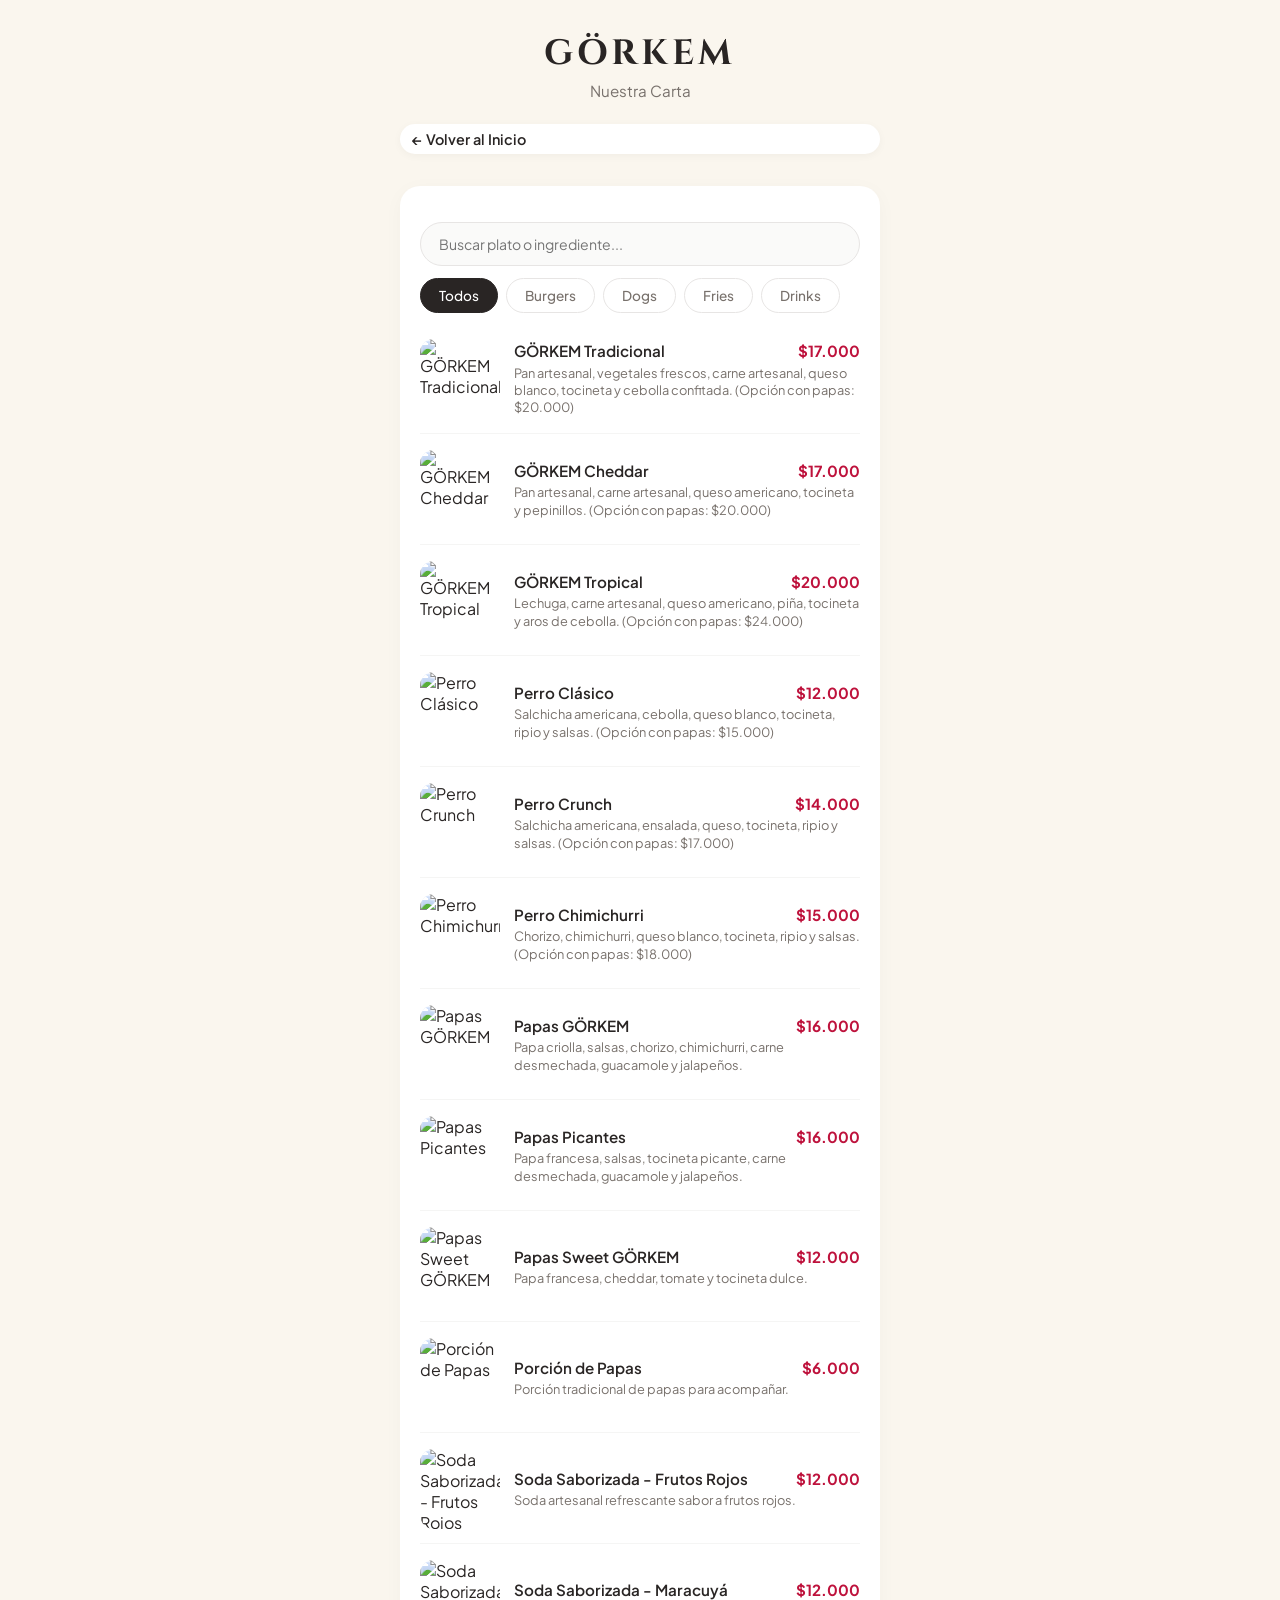
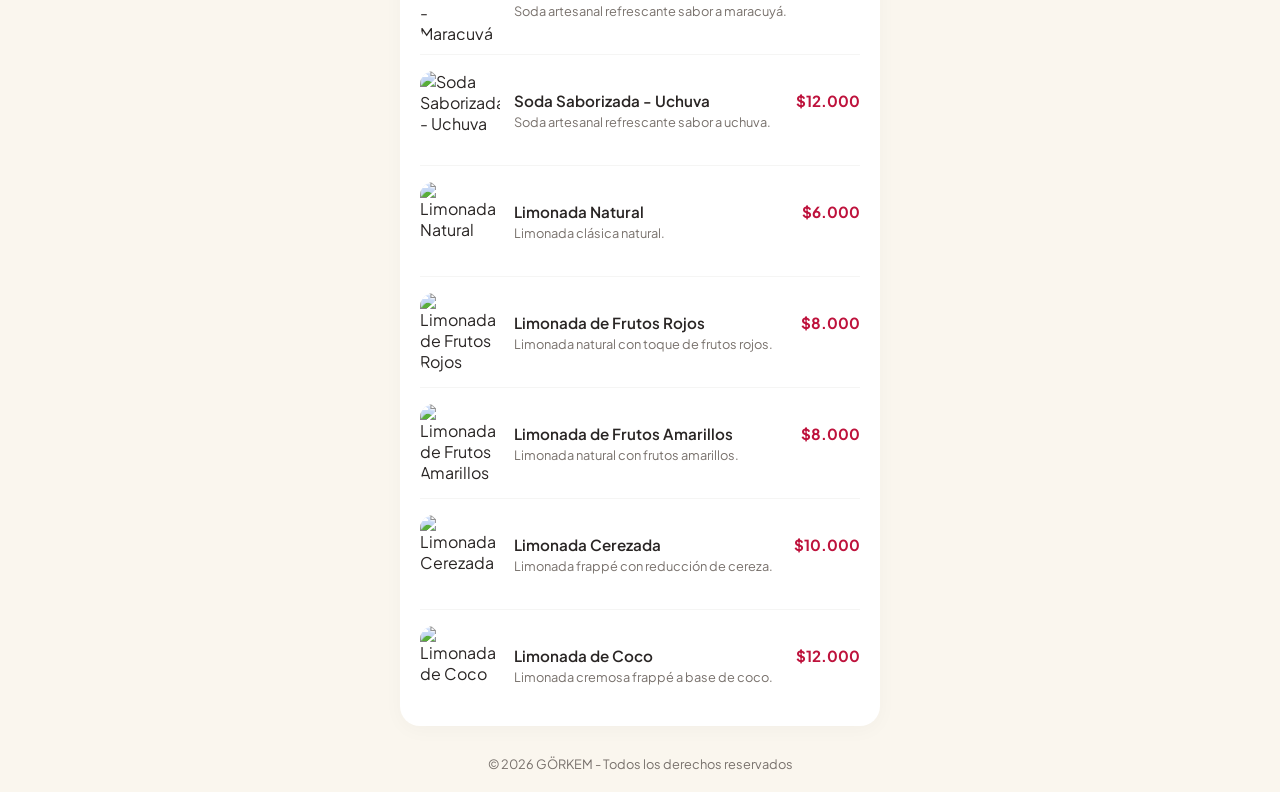
==== menu.html @ 99907b03 "Primer commit de GÖRKEM" ====
<!DOCTYPE html>
<html lang="es">
<head>
    <meta charset="UTF-8">
    <meta name="viewport" content="width=device-width, initial-scale=1.0">
    <title>Menú - GÖRKEM</title>
    <link rel="stylesheet" href="style.css">
    <link rel="preconnect" href="https://fonts.googleapis.com">
    <link rel="preconnect" href="https://fonts.gstatic.com" crossorigin>
    <link href="https://fonts.googleapis.com/css2?family=Cinzel:wght@500;700&family=Plus+Jakarta+Sans:wght@400;500;600&display=swap" rel="stylesheet">
    <script src="data.js"></script>
</head>
<body>

    <header class="header">
        <div class="logo-container">
            <h1 class="brand-title">GÖRKEM</h1>
            <p class="brand-tagline">Nuestra Carta</p>
        </div>
    </header>

    <main class="main-container">
        <!-- Botón para regresar al inicio -->
        <a href="index.html" class="btn-back">
            ← Volver al Inicio
        </a>

        <!-- SECCIÓN DE LA CARTA INTERACTIVA -->
        <section class="section-card">
            <!-- Buscador -->
            <div class="search-box">
                <input type="text" id="searchInput" placeholder="Buscar plato o ingrediente...">
            </div>

            <!-- Filtros por categoría -->
            <div class="category-filters">
                <button class="filter-btn active" data-category="todos">Todos</button>
                <button class="filter-btn" data-category="burgers">Burgers</button>
                <button class="filter-btn" data-category="dogs">Dogs</button>
                <button class="filter-btn" data-category="fries">Fries</button>
                <button class="filter-btn" data-category="drinks">Drinks</button>
            </div>

            <!-- Contenedor donde se cargan los productos -->
            <div id="menuGrid" class="menu-grid"></div>
        </section>
    </main>

    <footer class="footer">
        <p>© 2026 GÖRKEM - Todos los derechos reservados</p>
    </footer>

    <script src="script.js"></script>
</body>
</html>
---- style.css ----
/* PALETA OFICIAL DE COLORES GÖRKEM */
:root {
    --bg-primary: #faf6ee;     /* Fondo marfil/crema */
    --accent-pink: #fce7f3;    /* Rosa pastel */
    --text-dark: #292524;      /* Oscuro elegante */
    --text-muted: #78716c;     /* Gris suave */
    --white: #ffffff;
    --font-heading: 'Cinzel', serif;
    --font-body: 'Plus Jakarta Sans', sans-serif;
}

* {
    margin: 0;
    padding: 0;
    box-sizing: border-box;
}

body {
    background-color: var(--bg-primary);
    color: var(--text-dark);
    font-family: var(--font-body);
    display: flex;
    flex-direction: column;
    align-items: center;
    min-height: 100vh;
    padding: 20px 16px;
}

/* CABECERA */
.header {
    text-align: center;
    margin-top: 10px;
    margin-bottom: 24px;
}

.brand-title {
    font-family: var(--font-heading);
    font-size: 2.2rem;
    letter-spacing: 4px;
    font-weight: 700;
    color: var(--text-dark);
}

.brand-tagline {
    font-size: 0.95rem;
    color: var(--text-muted);
    margin-top: 4px;
}

/* CONTENEDOR PRINCIPAL MOBILE-FIRST */
.main-container {
    width: 100%;
    max-width: 480px; /* Tamaño ideal para celulares */
    display: flex;
    flex-direction: column;
    gap: 20px;
}

/* HEROCARD */
.hero-card, .section-card {
    background: var(--white);
    border-radius: 20px;
    padding: 20px;
    text-align: center;
    box-shadow: 0 4px 20px rgba(0, 0, 0, 0.03);
}

.hero-description {
    font-size: 0.95rem;
    color: var(--text-muted);
    margin-bottom: 16px;
}

/* style.css */
/* CONTENEDOR DE LA IMAGEN */
.hero-image-wrapper {
    width: 100%;
    height: 320px;            /* Altura suficiente para que quepa el logo completo */
    display: flex;
    align-items: center;
    justify-content: center;
    margin-bottom: 20px;
    background-color: transparent; /* Mantiene el fondo limpio */
}

/* LA IMAGEN DIRECTAMENTE */
.hero-img {
    max-width: 100%;
    max-height: 100%;
    width: auto;
    height: auto;
    object-fit: contain;      /* Muestra la imagen COMPLETA sin recortar */
    border-radius: 20px;       /* <--- AQUÍ REDONDEAMOS LAS ESQUINAS DE LA IMAGEN */
    box-shadow: 0 4px 15px rgba(0, 0, 0, 0.06); /* Sombra suave opcional para destacar */
}

/* BOTONES PRINCIPALES */
.action-buttons {
    display: flex;
    flex-direction: column;
    gap: 12px;
}

.btn {
    display: flex;
    align-items: center;
    justify-content: center;
    gap: 10px;
    padding: 14px 20px;
    border-radius: 50px;
    font-weight: 600;
    font-size: 1rem;
    text-decoration: none;
    transition: transform 0.2s ease, box-shadow 0.2s ease;
}

.btn:active {
    transform: scale(0.98);
}

.btn-primary {
    background-color: var(--text-dark);
    color: var(--white);
}

.btn-whatsapp {
    background-color: #25D366;
    color: var(--white);
}

.btn-instagram {
    background: linear-gradient(45deg, #f09433 0%, #e6683c 25%, #dc2743 50%, #cc2366 75%, #bc1888 100%);
    color: var(--white);
}

.btn-outline {
    background-color: var(--accent-pink);
    color: var(--text-dark);
}

/* UBÍCANOS */
.section-card h2 {
    font-family: var(--font-heading);
    letter-spacing: 2px;
    font-size: 1.3rem;
    margin-bottom: 12px;
}


.info-group p {
    font-size: 0.9rem;
    color: var(--text-muted);
    margin: 6px 0;
}

/* FOOTER */
.footer {
    margin-top: 30px;
    font-size: 0.8rem;
    color: var(--text-muted);
}

/* BUSCADOR */
.search-box {
    margin: 16px 0 12px 0;
}

.search-box input {
    width: 100%;
    padding: 12px 18px;
    border-radius: 50px;
    border: 1px solid #e7e5e4;
    background-color: #fafaf9;
    font-family: var(--font-body);
    font-size: 0.88rem;
    color: var(--text-dark);
    outline: none;
    transition: border-color 0.2s ease, box-shadow 0.2s ease;
}

.search-box input:focus {
    border-color: var(--text-dark);
    box-shadow: 0 0 0 3px rgba(41, 37, 36, 0.08);
}

/* FILTROS DE CATEGORÍA */
.category-filters {
    display: flex;
    gap: 8px;
    overflow-x: auto;
    padding-bottom: 10px;
    margin-bottom: 16px;
    -webkit-overflow-scrolling: touch;
}

.category-filters::-webkit-scrollbar {
    display: none; /* Oculta la barra de scroll en navegadores móbiles */
}

.filter-btn {
    padding: 8px 18px;
    border-radius: 50px;
    border: 1px solid #e7e5e4;
    background: #ffffff;
    color: var(--text-muted);
    font-family: var(--font-body);
    font-size: 0.85rem;
    font-weight: 500;
    cursor: pointer;
    white-space: nowrap;
    transition: all 0.2s ease;
}

.filter-btn.active {
    background: var(--text-dark);
    color: #ffffff;
    border-color: var(--text-dark);
}

/* TARJETAS DE PRODUCTO (LIMPIAS) */
.menu-grid {
    display: flex;
    flex-direction: column;
    gap: 16px;
}

.product-card {
    display: flex;
    gap: 14px;
    text-align: left;
    border-bottom: 1px solid #f5f5f4;
    padding-bottom: 14px;
}

.product-card:last-child {
    border-bottom: none;
    padding-bottom: 0;
}

.product-img {
    width: 80px;
    height: 80px;
    border-radius: 14px;
    object-fit: cover;
    flex-shrink: 0;
}

.product-info {
    flex: 1;
    display: flex;
    flex-direction: column;
    justify-content: center;
}

.product-header {
    display: flex;
    justify-content: space-between;
    align-items: baseline;
    gap: 8px;
}

.product-title {
    font-size: 0.95rem;
    font-weight: 600;
    color: var(--text-dark);
    line-height: 1.2;
}

.product-price {
    font-weight: 700;
    color: #be123c; /* Tono rojizo elegante para destacar el precio */
    font-size: 0.95rem;
    white-space: nowrap;
}

.product-desc {
    font-size: 0.8rem;
    color: var(--text-muted);
    margin-top: 4px;
    line-height: 1.35;
}

.no-results {
    padding: 30px 10px;
    color: var(--text-muted);
    font-size: 0.88rem;
    text-align: center;
}

.btn-back {
    display: inline-block;
    color: var(--text-dark);
    font-weight: 600;
    font-size: 0.9rem;
    text-decoration: none;
    margin-bottom: 12px;
    padding: 6px 12px;
    background-color: var(--white);
    border-radius: 20px;
    box-shadow: 0 2px 8px rgba(0, 0, 0, 0.04);
}
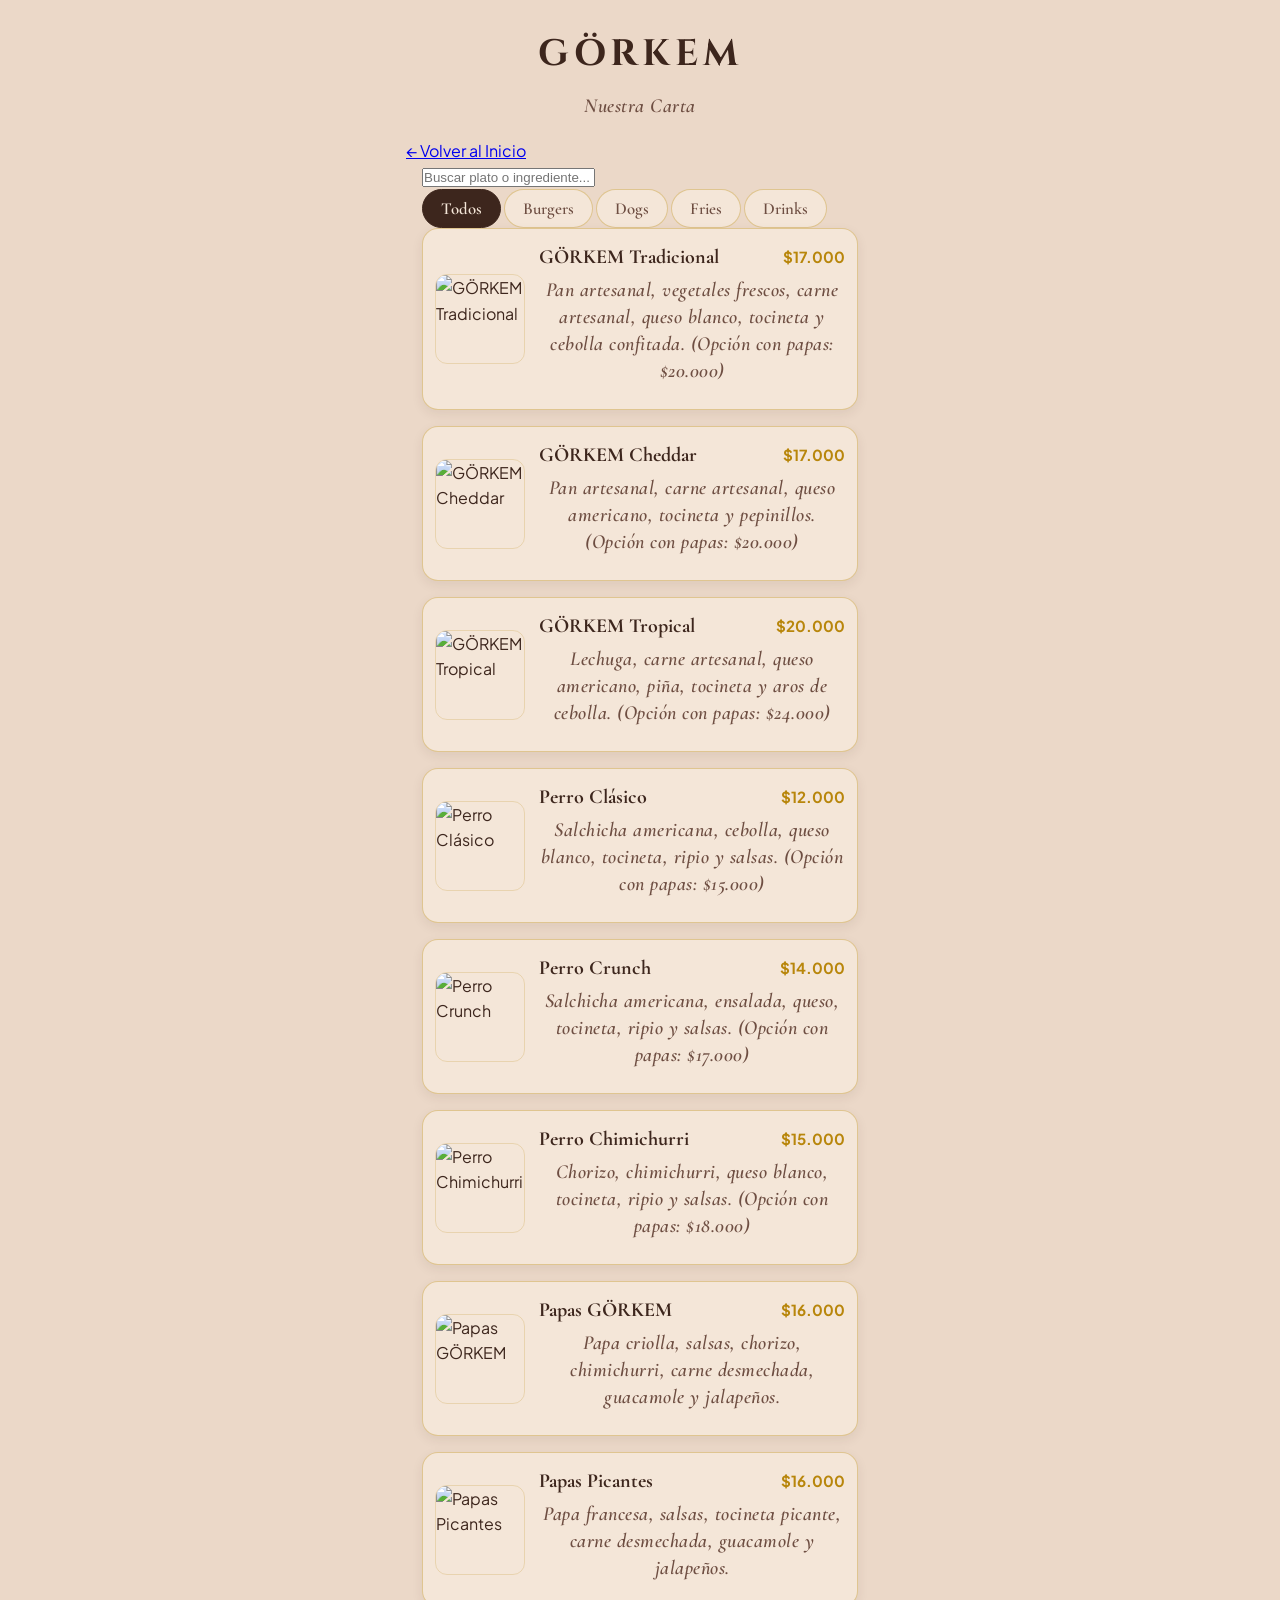
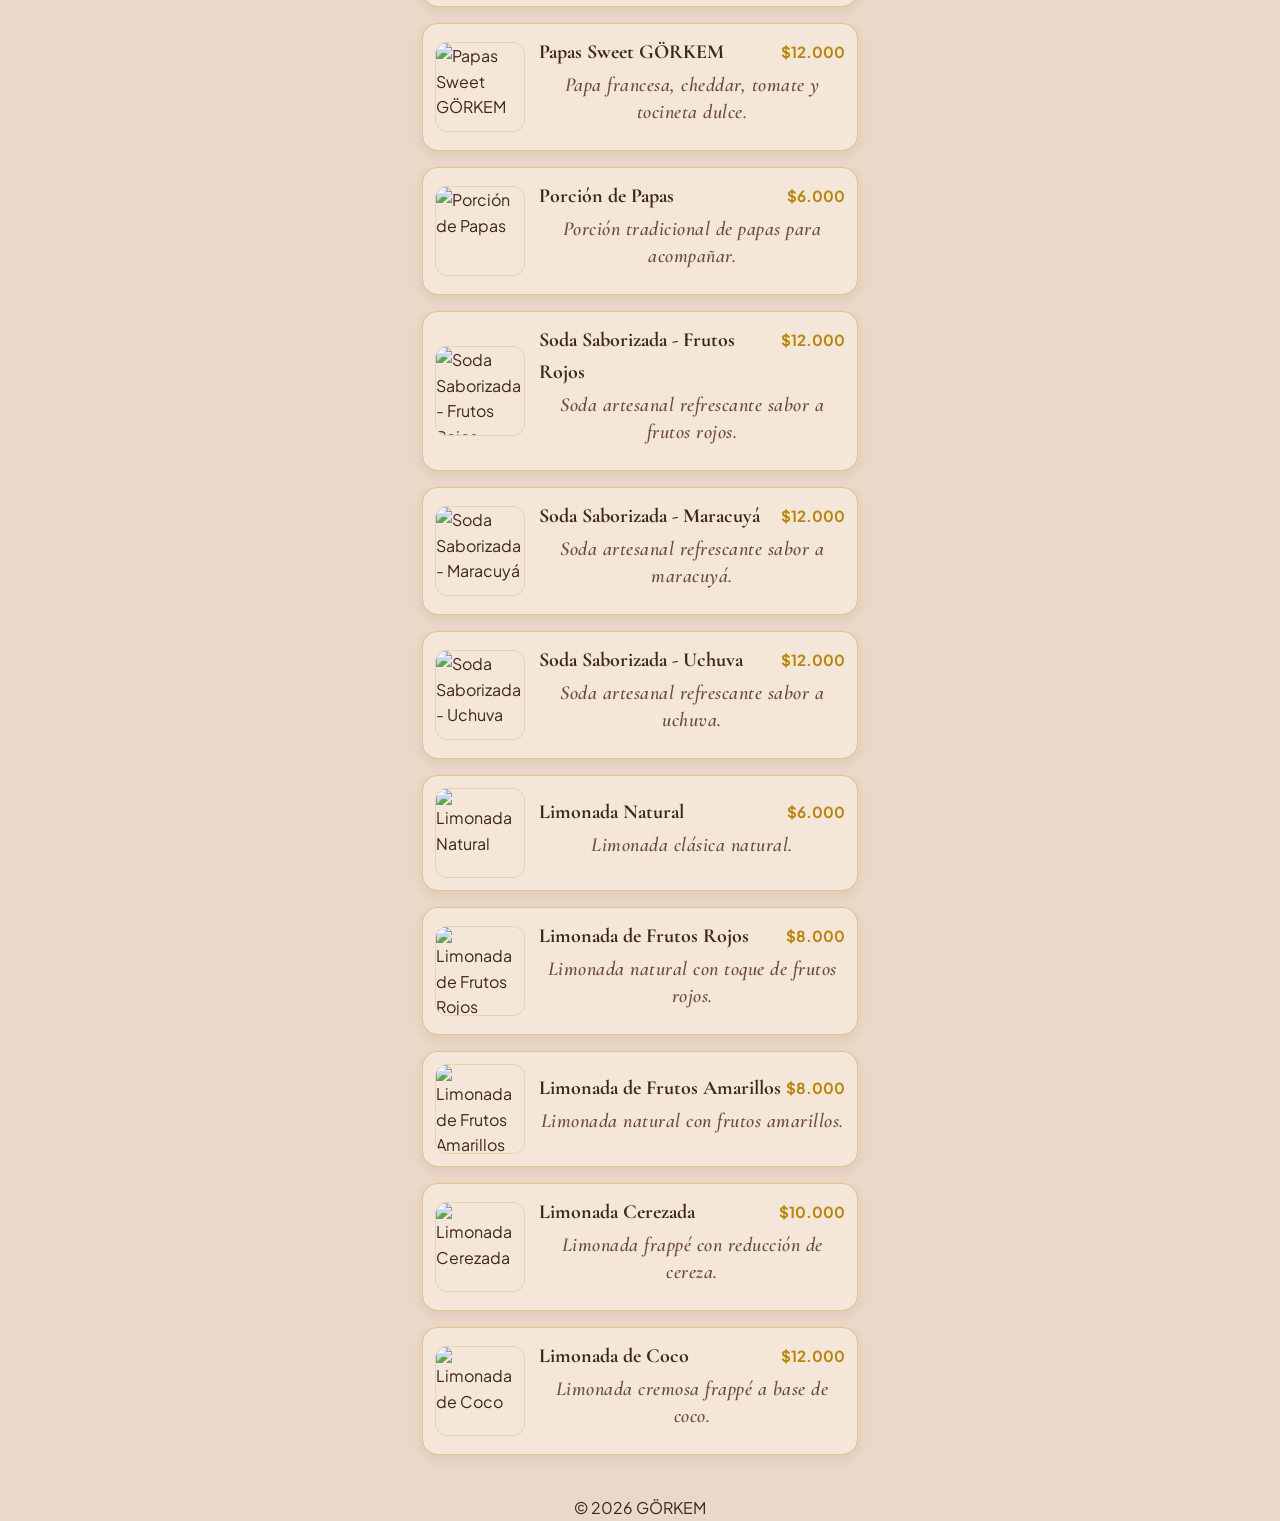
==== commit 4ae54e8d: "Update menu.html" ====
--- a/menu.html
+++ b/menu.html
@@ -47,9 +47,9 @@
     </main>
 
     <footer class="footer">
-        <p>© 2026 GÖRKEM - Todos los derechos reservados</p>
+        <p>© 2026 GÖRKEM </p>
     </footer>
 
     <script src="script.js"></script>
 </body>
-</html>+</html>
--- a/style.css
+++ b/style.css
@@ -1,248 +1,237 @@
-/* PALETA OFICIAL DE COLORES GÖRKEM */
+/* =========================================================
+   GÖRKEM - ESTILOS PREMIUM Y ARTESANALES (AJUSTADO)
+   ========================================================= */
+
+@import url('https://fonts.googleapis.com/css2?family=Cinzel:wght@600;700;800&family=Cormorant+Garamond:ital,wght@0,500;0,600;0,700;1,400;1,600&family=Plus+Jakarta+Sans:wght@400;500;600&display=swap');
+
+/* --- 1. PALETA TERROSA Y CÁLIDA DE GÖRKEM --- */
 :root {
-    --bg-primary: #faf6ee;     /* Fondo marfil/crema */
-    --accent-pink: #fce7f3;    /* Rosa pastel */
-    --text-dark: #292524;      /* Oscuro elegante */
-    --text-muted: #78716c;     /* Gris suave */
-    --white: #ffffff;
-    --font-heading: 'Cinzel', serif;
+    --bg-terroso: #ebd8c8;               /* Fondo general terroso suave */
+    --card-bg: #f4e6d8;                  /* Tarjetas de productos (terroso cálido, no blanco) */
+    --texto-terracota-oscuro: #3d261d;
+    --texto-secundario: #6e4e42;
+    --dorado-bronce: #b8860b;
+    --borde-tarjeta: rgba(184, 134, 11, 0.35);
+    
+    --font-brand: 'Cinzel', serif;
+    --font-subtitles: 'Cormorant Garamond', serif;
     --font-body: 'Plus Jakarta Sans', sans-serif;
 }
 
+/* --- 2. CONFIGURACIÓN GENERAL --- */
 * {
+    box-sizing: border-box;
     margin: 0;
     padding: 0;
-    box-sizing: border-box;
 }
 
 body {
-    background-color: var(--bg-primary);
-    color: var(--text-dark);
-    font-family: var(--font-body);
-    display: flex;
-    flex-direction: column;
-    align-items: center;
+    background-color: var(--bg-terroso) !important;
+    color: var(--texto-terracota-oscuro);
+    font-family: var(--font-body);
+    line-height: 1.6;
     min-height: 100vh;
-    padding: 20px 16px;
-}
-
-/* CABECERA */
+    display: flex;
+    flex-direction: column;
+    align-items: center;
+}
+
+/* Estilo directo para el texto de bienvenida dentro del main en index.html */
+main p, 
+.hero-card p, 
+.section-card p,
+.hero-desc {
+    font-family: 'Cormorant Garamond', serif !important;
+    font-size: 1.25rem !important;
+    font-style: italic !important;
+    font-weight: 600 !important;
+    color: #6e4e42 !important; /* Tono terroso elegante */
+    text-align: center;
+    margin-bottom: 12px;
+    letter-spacing: 0.5px;
+}
+
+main, .main-container, .container, .section-card, .hero-card {
+    background-color: transparent !important;
+    box-shadow: none !important;
+    border: none !important;
+    width: 100%;
+    max-width: 500px;
+    padding: 0 16px;
+}
+
+/* --- 3. ENCABEZADOS Y TEXTOS DE BIENVENIDA --- */
 .header {
     text-align: center;
-    margin-top: 10px;
-    margin-bottom: 24px;
-}
-
-.brand-title {
-    font-family: var(--font-heading);
-    font-size: 2.2rem;
-    letter-spacing: 4px;
+    padding: 25px 16px 10px 16px;
+    width: 100%;
+}
+
+.brand-title, h1 {
+    font-family: var(--font-brand) !important;
+    font-size: 2.3rem;
     font-weight: 700;
-    color: var(--text-dark);
-}
-
-.brand-tagline {
-    font-size: 0.95rem;
-    color: var(--text-muted);
-    margin-top: 4px;
-}
-
-/* CONTENEDOR PRINCIPAL MOBILE-FIRST */
-.main-container {
-    width: 100%;
-    max-width: 480px; /* Tamaño ideal para celulares */
-    display: flex;
-    flex-direction: column;
-    gap: 20px;
-}
-
-/* HEROCARD */
-.hero-card, .section-card {
-    background: var(--white);
-    border-radius: 20px;
-    padding: 20px;
-    text-align: center;
-    box-shadow: 0 4px 20px rgba(0, 0, 0, 0.03);
-}
-
-.hero-description {
-    font-size: 0.95rem;
-    color: var(--text-muted);
-    margin-bottom: 16px;
-}
-
-/* style.css */
-/* CONTENEDOR DE LA IMAGEN */
+    letter-spacing: 5px;
+    color: var(--texto-terracota-oscuro);
+    text-transform: uppercase;
+    margin-bottom: 6px;
+}
+
+/* Aplicamos el estilo elegante a TODOS los textos del encabezado */
+.subtitle, .header p, p.hero-desc {
+    font-family: var(--font-subtitles) !important;
+    font-size: 1.25rem;
+    font-style: italic;
+    font-weight: 600;
+    color: var(--texto-secundario);
+    letter-spacing: 0.5px;
+    margin-bottom: 6px;
+}
+
+/* --- 4. LOGO Y BOTONES PRINCIPALES --- */
 .hero-image-wrapper {
-    width: 100%;
-    height: 320px;            /* Altura suficiente para que quepa el logo completo */
-    display: flex;
-    align-items: center;
+    display: flex;
     justify-content: center;
-    margin-bottom: 20px;
-    background-color: transparent; /* Mantiene el fondo limpio */
-}
-
-/* LA IMAGEN DIRECTAMENTE */
-.hero-img {
-    max-width: 100%;
-    max-height: 100%;
-    width: auto;
+    margin: 15px 0 25px 0;
+}
+
+.hero-img, .logo-img {
+    width: 100%;
+    max-width: 260px;
     height: auto;
-    object-fit: contain;      /* Muestra la imagen COMPLETA sin recortar */
-    border-radius: 20px;       /* <--- AQUÍ REDONDEAMOS LAS ESQUINAS DE LA IMAGEN */
-    box-shadow: 0 4px 15px rgba(0, 0, 0, 0.06); /* Sombra suave opcional para destacar */
-}
-
-/* BOTONES PRINCIPALES */
-.action-buttons {
+    border-radius: 50%;
+    box-shadow: 0 10px 25px rgba(61, 38, 29, 0.15);
+    border: 3px solid var(--dorado-bronce);
+}
+
+.nav-buttons, .action-buttons {
     display: flex;
     flex-direction: column;
     gap: 12px;
-}
-
-.btn {
+    width: 100%;
+}
+
+.btn, .action-btn, a.btn, button.btn {
     display: flex;
     align-items: center;
     justify-content: center;
     gap: 10px;
-    padding: 14px 20px;
-    border-radius: 50px;
-    font-weight: 600;
-    font-size: 1rem;
+    width: 100%;
+    padding: 15px 20px;
+    background-color: var(--texto-terracota-oscuro) !important;
+    color: #fffcf7 !important;
+    border: 1px solid var(--dorado-bronce) !important;
+    border-radius: 30px;
+    font-family: var(--font-body);
+    font-size: 0.95rem;
+    font-weight: 600;
     text-decoration: none;
-    transition: transform 0.2s ease, box-shadow 0.2s ease;
-}
-
-.btn:active {
-    transform: scale(0.98);
-}
-
-.btn-primary {
-    background-color: var(--text-dark);
-    color: var(--white);
-}
-
-.btn-whatsapp {
-    background-color: #25D366;
-    color: var(--white);
-}
-
-.btn-instagram {
-    background: linear-gradient(45deg, #f09433 0%, #e6683c 25%, #dc2743 50%, #cc2366 75%, #bc1888 100%);
-    color: var(--white);
-}
-
-.btn-outline {
-    background-color: var(--accent-pink);
-    color: var(--text-dark);
-}
-
-/* UBÍCANOS */
-.section-card h2 {
-    font-family: var(--font-heading);
-    letter-spacing: 2px;
-    font-size: 1.3rem;
+    letter-spacing: 0.5px;
+    box-shadow: 0 6px 18px rgba(61, 38, 29, 0.12);
+    transition: all 0.3s ease;
+    cursor: pointer;
+}
+
+.btn:hover, .action-btn:hover {
+    background-color: var(--dorado-bronce) !important;
+    color: #ffffff !important;
+    transform: translateY(-2px);
+}
+
+/* --- 5. BUSCADOR, FILTROS Y ENLACE VOLVER --- */
+.back-btn, a.back-btn {
+    color: var(--texto-terracota-oscuro) !important;
+    font-family: var(--font-subtitles) !important;
+    font-size: 1.1rem;
+    font-weight: 600;
+    text-decoration: none;
+    display: inline-flex;
+    align-items: center;
     margin-bottom: 12px;
 }
 
-
-.info-group p {
+.back-btn:hover {
+    color: var(--dorado-bronce) !important;
+}
+
+.search-container {
+    margin: 10px 0 15px 0;
+    width: 100%;
+}
+
+.search-input {
+    width: 100%;
+    padding: 12px 20px;
+    border-radius: 25px;
+    border: 1px solid var(--borde-tarjeta);
+    background-color: var(--card-bg);
+    font-family: var(--font-body);
     font-size: 0.9rem;
-    color: var(--text-muted);
-    margin: 6px 0;
-}
-
-/* FOOTER */
-.footer {
-    margin-top: 30px;
-    font-size: 0.8rem;
-    color: var(--text-muted);
-}
-
-/* BUSCADOR */
-.search-box {
-    margin: 16px 0 12px 0;
-}
-
-.search-box input {
-    width: 100%;
-    padding: 12px 18px;
-    border-radius: 50px;
-    border: 1px solid #e7e5e4;
-    background-color: #fafaf9;
-    font-family: var(--font-body);
-    font-size: 0.88rem;
-    color: var(--text-dark);
+    color: var(--texto-terracota-oscuro);
     outline: none;
-    transition: border-color 0.2s ease, box-shadow 0.2s ease;
-}
-
-.search-box input:focus {
-    border-color: var(--text-dark);
-    box-shadow: 0 0 0 3px rgba(41, 37, 36, 0.08);
-}
-
-/* FILTROS DE CATEGORÍA */
-.category-filters {
+    box-shadow: inset 0 1px 3px rgba(0,0,0,0.04);
+}
+
+.filter-container {
     display: flex;
     gap: 8px;
     overflow-x: auto;
-    padding-bottom: 10px;
-    margin-bottom: 16px;
-    -webkit-overflow-scrolling: touch;
-}
-
-.category-filters::-webkit-scrollbar {
-    display: none; /* Oculta la barra de scroll en navegadores móbiles */
+    padding-bottom: 8px;
+    margin-bottom: 20px;
+    width: 100%;
+    scrollbar-width: none;
+}
+
+.filter-container::-webkit-scrollbar {
+    display: none;
 }
 
 .filter-btn {
     padding: 8px 18px;
-    border-radius: 50px;
-    border: 1px solid #e7e5e4;
-    background: #ffffff;
-    color: var(--text-muted);
-    font-family: var(--font-body);
-    font-size: 0.85rem;
-    font-weight: 500;
+    border-radius: 20px;
+    border: 1px solid var(--borde-tarjeta);
+    background-color: var(--card-bg);
+    color: var(--texto-secundario);
+    font-family: var(--font-subtitles);
+    font-size: 1.05rem;
+    font-weight: 600;
+    white-space: nowrap;
     cursor: pointer;
-    white-space: nowrap;
-    transition: all 0.2s ease;
-}
-
-.filter-btn.active {
-    background: var(--text-dark);
-    color: #ffffff;
-    border-color: var(--text-dark);
-}
-
-/* TARJETAS DE PRODUCTO (LIMPIAS) */
+    transition: all 0.3s ease;
+}
+
+.filter-btn.active, .filter-btn:hover {
+    background-color: var(--texto-terracota-oscuro);
+    color: #f4e6d8;
+    border-color: var(--texto-terracota-oscuro);
+}
+
+/* --- 6. TARJETAS DE PRODUCTOS (FONDO TERROSO CÁLIDO) --- */
 .menu-grid {
     display: flex;
     flex-direction: column;
     gap: 16px;
+    width: 100%;
+    padding-bottom: 40px;
 }
 
 .product-card {
     display: flex;
     gap: 14px;
-    text-align: left;
-    border-bottom: 1px solid #f5f5f4;
-    padding-bottom: 14px;
-}
-
-.product-card:last-child {
-    border-bottom: none;
-    padding-bottom: 0;
+    background-color: var(--card-bg) !important; /* Tono terroso cálido */
+    border-radius: 16px;
+    padding: 12px;
+    border: 1px solid var(--borde-tarjeta) !important;
+    box-shadow: 0 4px 12px rgba(61, 38, 29, 0.08);
+    align-items: center;
 }
 
 .product-img {
-    width: 80px;
-    height: 80px;
-    border-radius: 14px;
+    width: 90px;
+    height: 90px;
     object-fit: cover;
-    flex-shrink: 0;
+    border-radius: 12px;
+    border: 1px solid rgba(184, 134, 11, 0.2);
 }
 
 .product-info {
@@ -256,46 +245,26 @@
     display: flex;
     justify-content: space-between;
     align-items: baseline;
-    gap: 8px;
+    margin-bottom: 4px;
 }
 
 .product-title {
+    font-family: var(--font-subtitles) !important;
+    font-size: 1.25rem;
+    font-weight: 700;
+    color: var(--texto-terracota-oscuro);
+}
+
+.product-price {
+    font-family: var(--font-body);
     font-size: 0.95rem;
-    font-weight: 600;
-    color: var(--text-dark);
-    line-height: 1.2;
-}
-
-.product-price {
     font-weight: 700;
-    color: #be123c; /* Tono rojizo elegante para destacar el precio */
-    font-size: 0.95rem;
-    white-space: nowrap;
+    color: var(--dorado-bronce);
 }
 
 .product-desc {
+    font-family: var(--font-body);
     font-size: 0.8rem;
-    color: var(--text-muted);
-    margin-top: 4px;
+    color: var(--texto-secundario);
     line-height: 1.35;
 }
-
-.no-results {
-    padding: 30px 10px;
-    color: var(--text-muted);
-    font-size: 0.88rem;
-    text-align: center;
-}
-
-.btn-back {
-    display: inline-block;
-    color: var(--text-dark);
-    font-weight: 600;
-    font-size: 0.9rem;
-    text-decoration: none;
-    margin-bottom: 12px;
-    padding: 6px 12px;
-    background-color: var(--white);
-    border-radius: 20px;
-    box-shadow: 0 2px 8px rgba(0, 0, 0, 0.04);
-}
